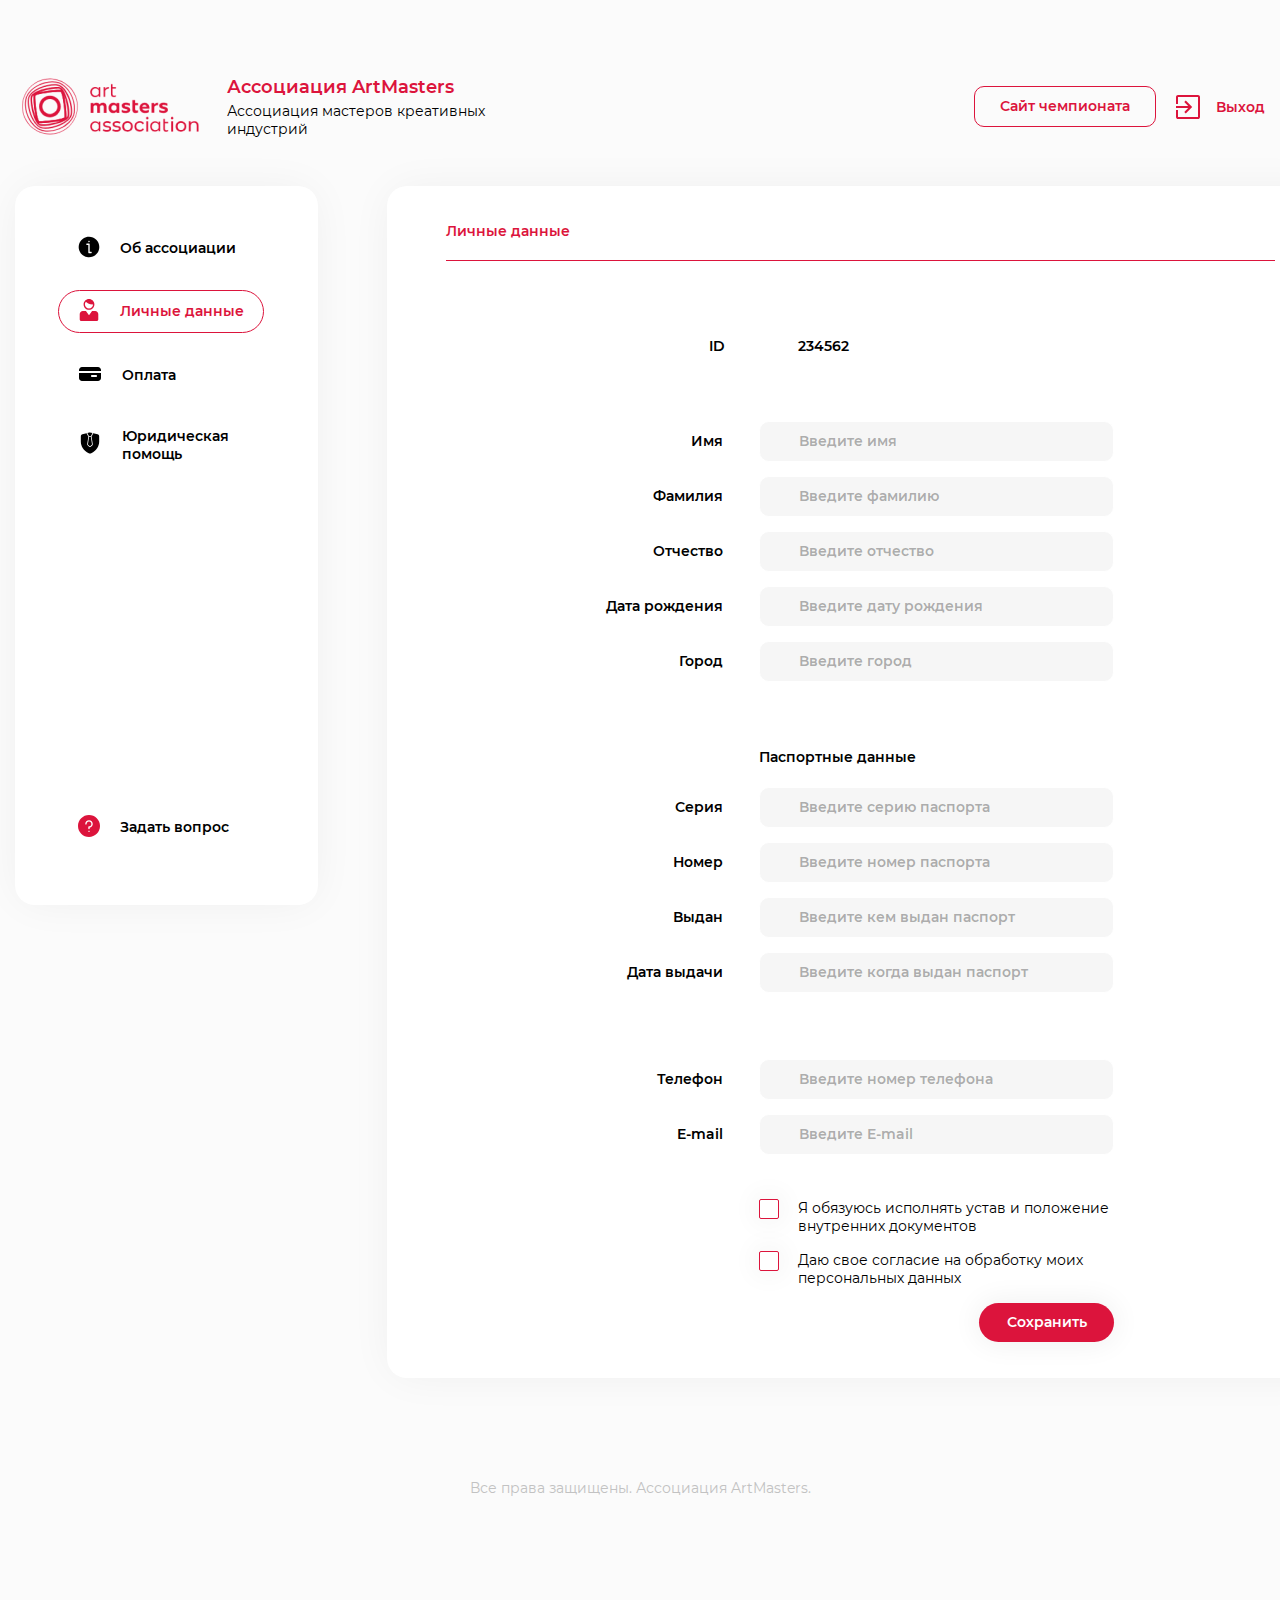
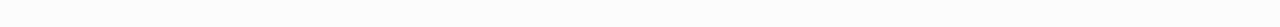
==== index.html @ f69dcb5d "init" ====
<!DOCTYPE html>
<html lang="en">

<head>
    <meta charset="UTF-8">
    <meta name="viewport" content="width=device-width, initial-scale=1.0">
    <title>Ассоциация ArtMasters | Личные данные</title>
    <link rel="stylesheet" href="./styles/style.css">
</head>

<body>
    <header class="header">
        <div class="wrapper header__wrapper">
            <img src="./assets/img/logo.png" alt="
            Ассоциация ArtMasters" class="logo header__logo">
            <div class="header__right-group">
                <hgroup class="hgroup">
                    <h1 class="hgroup__heading">
                        Ассоциация ArtMasters
                    </h1>
                    <h2 class="hgroup__subheading">
                        Ассоциация мастеров креативных индустрий
                    </h2>
                </hgroup>
                <a href="#" class="link-btn header__link-btn">
                    Сайт чемпионата
                </a>
                <div class="header__sign-out-link">
                    <svg width="32" height="32" viewBox="0 0 32 32" fill="none" xmlns="http://www.w3.org/2000/svg">
                        <path
                            d="M6 28.0003C5.46667 28.0003 5 27.8003 4.6 27.4003C4.2 27.0003 4 26.5336 4 26.0003V19.0003H6V26.0003H26V5.93359H6V13.0003H4V5.93359C4 5.40026 4.2 4.93359 4.6 4.53359C5 4.13359 5.46667 3.93359 6 3.93359H26C26.5333 3.93359 27 4.13359 27.4 4.53359C27.8 4.93359 28 5.40026 28 5.93359V26.0003C28 26.5336 27.8 27.0003 27.4 27.4003C27 27.8003 26.5333 28.0003 26 28.0003H6ZM13.7667 22.4336L12.2667 20.9336L16.2 17.0003H4V15.0003H16.2L12.2667 11.0669L13.7667 9.56693L20.2 16.0003L13.7667 22.4336Z"
                            fill="#DC143C" />
                    </svg>
                    <a href="#" class="header__link">
                        Выход
                    </a>
                </div>
            </div>
        </div>
    </header>
    <main class="main">
        <div class="wrapper main__wrapper">
            <section class="sidebar">
                <nav class="sidebar__nav">
                    <ul class="sidebar__nav-list">
                        <li class="sidebar__nav-list-item">
                            <div class="sidebar__nav-list-item-icon">
                                <svg width="22" height="22" viewBox="0 0 22 22" fill="none"
                                    xmlns="http://www.w3.org/2000/svg">
                                    <g clip-path="url(#clip0_0_74)">
                                        <path
                                            d="M11 0.6875C8.96038 0.6875 6.96656 1.29232 5.27068 2.42547C3.5748 3.55862 2.25302 5.16921 1.47249 7.05358C0.691965 8.93794 0.487743 11.0114 0.885653 13.0119C1.28356 15.0123 2.26573 16.8498 3.70796 18.292C5.15019 19.7343 6.9877 20.7164 8.98813 21.1143C10.9886 21.5123 13.0621 21.308 14.9464 20.5275C16.8308 19.747 18.4414 18.4252 19.5745 16.7293C20.7077 15.0334 21.3125 13.0396 21.3125 11C21.3094 8.2659 20.2219 5.64468 18.2886 3.71138C16.3553 1.77808 13.7341 0.690593 11 0.6875ZM11 4.8125C11.136 4.8125 11.2689 4.85282 11.382 4.92836C11.495 5.00391 11.5831 5.11128 11.6352 5.23691C11.6872 5.36253 11.7008 5.50076 11.6743 5.63412C11.6478 5.76749 11.5823 5.88999 11.4861 5.98614C11.39 6.08228 11.2675 6.14776 11.1341 6.17429C11.0008 6.20082 10.8625 6.1872 10.7369 6.13517C10.6113 6.08313 10.5039 5.99501 10.4284 5.88195C10.3528 5.7689 10.3125 5.63597 10.3125 5.5C10.3125 5.31766 10.3849 5.1428 10.5139 5.01386C10.6428 4.88493 10.8177 4.8125 11 4.8125ZM13.0625 17.1875H11C10.8177 17.1875 10.6428 17.1151 10.5139 16.9861C10.3849 16.8572 10.3125 16.6823 10.3125 16.5V8.9375H8.9375C8.75516 8.9375 8.5803 8.86507 8.45136 8.73614C8.32243 8.6072 8.25 8.43234 8.25 8.25C8.25 8.06766 8.32243 7.8928 8.45136 7.76386C8.5803 7.63493 8.75516 7.5625 8.9375 7.5625H11C11.1823 7.5625 11.3572 7.63493 11.4861 7.76386C11.6151 7.8928 11.6875 8.06766 11.6875 8.25V15.8125H13.0625C13.2448 15.8125 13.4197 15.8849 13.5486 16.0139C13.6776 16.1428 13.75 16.3177 13.75 16.5C13.75 16.6823 13.6776 16.8572 13.5486 16.9861C13.4197 17.1151 13.2448 17.1875 13.0625 17.1875Z"
                                            fill="black" />
                                    </g>
                                    <defs>
                                        <clipPath id="clip0_0_74">
                                            <rect width="22" height="22" fill="white" />
                                        </clipPath>
                                    </defs>
                                </svg>

                            </div>
                            <a href="#" class="sidebar__nav-link ">
                                Об ассоциации
                            </a>
                        </li>
                        <li class="sidebar__nav-list-item sidebar__nav-list-item--active">
                            <div class="sidebar__nav-list-item-icon">
                                <svg width="22" height="22" viewBox="0 0 22 22" fill="none"
                                    xmlns="http://www.w3.org/2000/svg">
                                    <g clip-path="url(#clip0_0_69)">
                                        <path
                                            d="M16.4058 5.40579C16.4058 2.42047 13.9879 0 11 0C8.01468 0 5.59421 2.42047 5.59421 5.40579C5.59421 8.39115 8.01468 10.8116 11 10.8116C13.988 10.8116 16.4058 8.39115 16.4058 5.40579ZM6.94559 5.52274C6.94559 5.52274 6.78969 3.98936 7.89421 2.81983C8.6716 3.59909 11 5.52274 15.0544 5.52274C15.0544 7.75853 13.2357 9.57715 11 9.57715C8.76433 9.57715 6.94559 7.75841 6.94559 5.52274Z"
                                            fill="black" />
                                        <path
                                            d="M1.72177 14.97V17.361V20.4537C1.72177 21.3085 2.41493 22 3.26811 22H18.7319C19.5867 22 20.2782 21.3084 20.2782 20.4537V17.361V14.97C20.2782 13.262 18.8949 11.8773 17.1855 11.8773H14.4437C14.2499 11.8773 14.0057 12.008 13.8983 12.1692L11.1948 15.9905C11.0873 16.1518 10.913 16.1518 10.8055 15.9905L8.10194 12.1691C7.99446 12.0078 7.75024 11.8771 7.55646 11.8771H4.81449C3.10801 11.8771 1.72177 13.262 1.72177 14.97Z"
                                            fill="black" />
                                    </g>
                                    <defs>
                                        <clipPath id="clip0_0_69">
                                            <rect width="22" height="22" fill="white" />
                                        </clipPath>
                                    </defs>
                                </svg>

                            </div>
                            <a href="#" class="sidebar__nav-link sidebar__nav-link--active ">
                                Личные данные
                            </a>
                        </li>
                        <li class="sidebar__nav-list-item">
                            <div class="sidebar__nav-list-item-icon">
                                <svg width="24" height="24" viewBox="0 0 24 24" fill="none"
                                    xmlns="http://www.w3.org/2000/svg">
                                    <path
                                        d="M23 9V8C23 7.20435 22.6839 6.44129 22.1213 5.87868C21.5587 5.31607 20.7956 5 20 5H4C3.20435 5 2.44129 5.31607 1.87868 5.87868C1.31607 6.44129 1 7.20435 1 8V9H23Z"
                                        fill="black" />
                                    <path
                                        d="M1 11V16C1 16.7956 1.31607 17.5587 1.87868 18.1213C2.44129 18.6839 3.20435 19 4 19H20C20.7956 19 21.5587 18.6839 22.1213 18.1213C22.6839 17.5587 23 16.7956 23 16V11H1ZM18 15H14C13.7348 15 13.4804 14.8946 13.2929 14.7071C13.1054 14.5196 13 14.2652 13 14C13 13.7348 13.1054 13.4804 13.2929 13.2929C13.4804 13.1054 13.7348 13 14 13H18C18.2652 13 18.5196 13.1054 18.7071 13.2929C18.8946 13.4804 19 13.7348 19 14C19 14.2652 18.8946 14.5196 18.7071 14.7071C18.5196 14.8946 18.2652 15 18 15Z"
                                        fill="black" />
                                </svg>

                            </div>
                            <a href="#" class="sidebar__nav-link ">
                                Оплата
                            </a>
                        </li>
                        <li class="sidebar__nav-list-item">
                            <div class="sidebar__nav-list-item-icon">
                                <svg width="24" height="24" viewBox="0 0 24 24" fill="none"
                                    xmlns="http://www.w3.org/2000/svg">
                                    <path
                                        d="M19.5637 3.31131L15.2362 2.21631C15.0289 2.63426 13.7919 5.07745 13.5525 5.55384L14.7525 13.0576C14.7918 13.3057 14.7681 13.5597 14.6836 13.7963C14.5991 14.0328 14.4564 14.2443 14.2687 14.4113L12.675 15.8326C12.4624 16.0213 12.1865 16.1231 11.9023 16.1175C11.618 16.1119 11.3463 15.9995 11.1412 15.8026L9.645 14.3476C9.47297 14.1801 9.34341 13.974 9.26709 13.7463C9.19078 13.5187 9.16992 13.2761 9.20625 13.0388L10.3762 5.55381C10.122 5.08633 8.82207 2.68756 8.59125 2.26131L4.43625 3.31131C3.97431 3.42747 3.5644 3.69461 3.27159 4.0703C2.97877 4.446 2.81984 4.90873 2.82 5.38506V10.8488C2.87552 15.3516 5.60802 19.8775 10.7549 22.2414C11.1478 22.412 11.5716 22.5001 11.9999 22.5001C12.4283 22.5 12.8521 22.412 13.245 22.2413C18.3922 19.8788 21.1259 15.3511 21.1801 10.8489L21.18 5.38506C21.1802 4.90873 21.0212 4.446 20.7284 4.0703C20.4356 3.69461 20.0257 3.42747 19.5637 3.31131Z"
                                        fill="black" />
                                    <path
                                        d="M10.9913 5.11503H12.9338C13.1886 4.61018 14.2586 2.49074 14.49 2.02878C13.5574 1.82296 12.1644 1.28021 11.2125 1.59758L9.345 2.07003C9.58484 2.51742 10.7262 4.62565 10.9913 5.11503Z"
                                        fill="black" />
                                    <path
                                        d="M9.94875 13.1551C9.93055 13.2733 9.94078 13.3941 9.97861 13.5076C10.0164 13.6211 10.0808 13.7239 10.1662 13.8076L11.6662 15.2626C11.7338 15.3291 11.8242 15.3674 11.919 15.3694C12.0138 15.3715 12.1058 15.3373 12.1762 15.2738L13.77 13.8526C13.8642 13.769 13.9357 13.6629 13.9777 13.5442C14.0196 13.4254 14.0308 13.298 14.01 13.1738L12.8475 5.86505H11.0887L9.94875 13.1551Z"
                                        fill="black" />
                                </svg>

                            </div>
                            <a href="#" class="sidebar__nav-link ">
                                Юридическая помощь
                            </a>
                        </li>
                        <li class="sidebar__nav-list-item">
                            <div class="sidebar__nav-list-item-icon">
                                <svg width="22" height="22" viewBox="0 0 22 22" fill="none"
                                    xmlns="http://www.w3.org/2000/svg">
                                    <g clip-path="url(#clip0_0_6)">
                                        <path
                                            d="M18.7846 3.22864C16.709 1.14949 13.9469 0.00309718 10.9992 0.000244141C4.93951 0.000244141 0.00517266 4.92941 1.51934e-06 10.9889C-0.00285153 13.9274 1.1389 16.6907 3.21413 18.7706C5.29008 20.8492 8.04131 21.9997 10.9796 21.9997H11.0051V21.9986C17.0213 21.9986 21.9955 17.0684 22 11.0092C22.0029 8.07097 20.8595 5.30798 18.7846 3.22864ZM11.488 16.8118C11.3615 16.9395 11.1848 17.0126 11.0033 17.0126C10.8211 17.0122 10.6438 16.9388 10.516 16.8093C10.389 16.6834 10.3161 16.5065 10.3163 16.3245C10.3166 16.1429 10.3904 15.965 10.5183 15.8375C10.6456 15.7105 10.8332 15.6374 11.0051 15.6374C11.1861 15.6374 11.363 15.7109 11.4892 15.8382C11.6183 15.9684 11.6923 16.1465 11.692 16.3255C11.6918 16.5053 11.6174 16.6823 11.488 16.8118ZM11.8189 12.6012C11.7405 12.6185 11.6843 12.6881 11.6841 12.7685L11.6832 13.5763C11.6829 13.9547 11.3749 14.2631 10.9951 14.2631C10.6156 14.2628 10.3081 13.9538 10.3084 13.575L10.31 12.0164C10.3104 11.6382 10.6183 11.3441 10.9972 11.3441H11.0003C12.3148 11.3441 13.3852 10.26 13.3867 8.94543C13.3872 8.30849 13.1399 7.70239 12.6895 7.25036C12.2374 6.79869 11.6388 6.54655 11.0006 6.54584C9.68591 6.54584 8.61513 7.61377 8.6137 8.9292C8.61334 9.30777 8.30503 9.61482 7.9254 9.61482C7.74174 9.61482 7.56895 9.54243 7.43949 9.41226C7.3095 9.28244 7.23853 9.10966 7.23871 8.92617C7.24067 6.85361 8.92807 5.16711 11.0033 5.16711C13.0776 5.16925 14.7633 6.85825 14.7613 8.93223C14.7599 10.6785 13.5229 12.2216 11.8189 12.6012Z"
                                            fill="#DC143C" />
                                    </g>
                                    <defs>
                                        <clipPath id="clip0_0_6">
                                            <rect width="22" height="22" fill="white" />
                                        </clipPath>
                                    </defs>
                                </svg>

                            </div>
                            <a href="#" class="sidebar__nav-link ">
                                Задать вопрос
                            </a>
                        </li>
                    </ul>




                </nav>
            </section>
            <section class="data-section">
                <div class="container">
                    <div class="container__header">
                        <h3 class="container__header-heading">
                            Личные данные
                        </h3>
                    </div>
                    <div class="container__main">
                        <form action="" class="data-section__form">
                            <div class="data-section__form-fieldset data-section__form-fieldset--gapped">
                                <span class="data-section__form-label">
                                    ID
                                </span>
                                <span class="data-section__id">
                                    234562
                                </span>
                            </div>
                            <div class="data-section__form-group">
                                <fieldset class="data-section__form-fieldset">
                                    <label for="" class="data-section__form-label">
                                        Имя
                                    </label>
                                    <input placeholder="Введите имя" name="name" required type="text"
                                        class="input data-section__form-input">
                                </fieldset>
                                <fieldset class="data-section__form-fieldset">
                                    <label for="" class="data-section__form-label">
                                        Фамилия
                                    </label>
                                    <input placeholder="Введите фамилию" name="surname" required type="text"
                                        class="input data-section__form-input">
                                </fieldset>
                                <fieldset class="data-section__form-fieldset">
                                    <label for="" class="data-section__form-label">
                                        Отчество
                                    </label>
                                    <input placeholder="Введите отчество" name="lastname" required type="text"
                                        class="input data-section__form-input">
                                </fieldset>
                                <fieldset class="data-section__form-fieldset">
                                    <label for="" class="data-section__form-label">
                                        Дата рождения
                                    </label>
                                    <input placeholder="Введите дату рождения" name="birthday" required type="text"
                                        class="input data-section__form-input data-section__form-input--date">
                                </fieldset>
                                <fieldset class="data-section__form-fieldset">
                                    <label for="" class="data-section__form-label">
                                        Город
                                    </label>
                                    <input placeholder="Введите город" name="city" required type="text"
                                        class="input data-section__form-input">
                                </fieldset>
                            </div>
                            <div class="data-section__form-group">
                                <h4 class="data-section__form-group-heading">
                                    Паспортные данные
                                </h4>
                                <fieldset class="data-section__form-fieldset">
                                    <label for="" class="data-section__form-label">
                                        Серия
                                    </label>
                                    <input placeholder="Введите серию паспорта" name="seriya" required type="text"
                                        class="input data-section__form-input input data-section__form-input--seriya">
                                </fieldset>
                                <fieldset class="data-section__form-fieldset">
                                    <label for="" class="data-section__form-label">
                                        Номер
                                    </label>
                                    <input placeholder="Введите номер паспорта" name="number" required type="text"
                                        class="input data-section__form-input input data-section__form-input--number">
                                </fieldset>
                                <fieldset class="data-section__form-fieldset">
                                    <label for="" class="data-section__form-label">
                                        Выдан
                                    </label>
                                    <input placeholder="Введите кем выдан паспорт" name="kem" required type="text"
                                        class="input data-section__form-input">
                                </fieldset>
                                <fieldset class="data-section__form-fieldset">
                                    <label for="" class="data-section__form-label">
                                        Дата выдачи
                                    </label>
                                    <input placeholder="Введите когда выдан паспорт" name="kogda" required type="text"
                                        class="input data-section__form-input data-section__form-input--kogda">
                                </fieldset>
                            </div>
                            <div class="data-section__form-group">
                                <fieldset class="data-section__form-fieldset">
                                    <label for="" class="data-section__form-label">
                                        Телефон
                                    </label>
                                    <input required type="tel" placeholder="Введите номер телефона"
                                        class="input data-section__form-input data-section__form-input--tel">
                                </fieldset>
                                <fieldset class="data-section__form-fieldset">
                                    <label for="" class="data-section__form-label">
                                        E-mail
                                    </label>
                                    <input required type="email" placeholder="Введите E-mail"
                                        class="input data-section__form-input">
                                </fieldset>
                            </div>
                            <div class="data-section__form-footer">
                                <label class="data-section__form-row">
                                    <input name="ustav" type="checkbox" style="display: none;"
                                        class="data-section__form-checkbox-input">
                                    <div class="data-section__form-checkbox"></div>
                                    Я обязуюсь исполнять устав и положение внутренних документов
                                </label>
                                <label class="data-section__form-row">
                                    <input name="rights" type="checkbox" style="display: none;"
                                        class="data-section__form-checkbox-input">
                                    <div class="data-section__form-checkbox"></div>
                                    Даю свое согласие на обработку моих персональных данных
                                </label>
                                <button type="submit" class="btn data-section__form-submit-btn">
                                    Сохранить
                                </button>
                            </div>
                        </form>
                    </div>
                </div>
            </section>
        </div>
    </main>
    <footer class="footer">
        <div class="wrapper footer__wrapper">
            <p class="footer__copyrights">
                Все права защищены. Ассоциация ArtMasters.
            </p>
        </div>
    </footer>
    <script src="./scripts/jquery.min.js"></script>
    <script src="./scripts/jquery.maskedinput.min.js"></script>
    <script src="./scripts/mask.js">
    </script>
</body>

</html>
---- styles/style.css ----
/* http://meyerweb.com/eric/tools/css/reset/ 
   v2.0 | 20110126
   License: none (public domain)
*/
@import url("../assets/fonts/Montserrat/stylesheet.css");
html,
body,
div,
span,
applet,
object,
iframe,
h1,
h2,
h3,
h4,
h5,
h6,
p,
blockquote,
pre,
a,
abbr,
acronym,
address,
big,
cite,
code,
del,
dfn,
em,
img,
ins,
kbd,
q,
s,
samp,
small,
strike,
strong,
sub,
sup,
tt,
var,
b,
u,
i,
center,
dl,
dt,
dd,
ol,
ul,
li,
fieldset,
form,
label,
legend,
table,
caption,
tbody,
tfoot,
thead,
tr,
th,
td,
article,
aside,
canvas,
details,
embed,
figure,
figcaption,
footer,
header,
hgroup,
menu,
nav,
output,
ruby,
section,
summary,
time,
mark,
audio,
video {
  margin: 0;
  padding: 0;
  border: 0;
  font-size: 100%;
  font: inherit;
  vertical-align: baseline;
}

/* HTML5 display-role reset for older browsers */
article,
aside,
details,
figcaption,
figure,
footer,
header,
hgroup,
menu,
nav,
section {
  display: block;
}

body {
  line-height: 1;
}

ol,
ul {
  list-style: none;
}

blockquote,
q {
  quotes: none;
}

blockquote:before,
blockquote:after,
q:before,
q:after {
  content: "";
  content: none;
}

table {
  border-collapse: collapse;
  border-spacing: 0;
}

a {
  text-decoration: none;
  color: inherit;
}

* {
  box-sizing: border-box;
}

body {
  font-family: "Montserrat", sans-serif;
  background: #fbfbfb;
}

.hgroup {
  width: 100%;
  max-width: 336px;
  display: flex;
  flex-direction: column;
  align-items: flex-start;
  justify-content: start;
}
.hgroup__heading {
  width: 100%;
  margin-bottom: 4px;
  color: #dc143c;
  font-family: "Montserrat", sans-serif;
  font-size: 18px;
  font-style: normal;
  font-weight: 600;
  line-height: normal;
}
.hgroup__subheading {
  width: 100%;
  color: #000;
  font-family: "Montserrat", sans-serif;
  font-size: 14px;
  font-style: normal;
  font-weight: 400;
  line-height: normal;
}

.wrapper {
  width: 100%;
  height: 100%;
  max-width: 1469px;
  padding: 0px 15px;
  margin: 0 auto;
}

.login-header {
  width: 100%;
  margin-top: 85px;
  margin-bottom: 62.14px;
}
.login-header__wrapper {
  max-width: 822px;
  padding-left: 29px;
  padding-right: 140px;
  display: flex;
  align-items: center;
  justify-content: space-between;
}

.logo {
  width: 189.536px;
  height: 71.857px;
}

.login-section__wrapper {
  max-width: 852px;
}
.login-section__wrapper--request {
  height: 100vh;
  display: grid;
  place-items: center;
}
.login-section__text {
  width: 100%;
  margin-bottom: 46px;
  color: #000;
  font-family: "Montserrat", sans-serif;
  font-size: 14px;
  font-style: normal;
  font-weight: 600;
  line-height: normal;
}
.login-section__container {
  width: 100%;
  padding: 54px 93px;
  border-radius: 20px;
  background: #fff;
  box-shadow: 0px 0px 45px -5px rgba(0, 0, 0, 0.06);
}
.login-section__header {
  width: 100%;
  padding-bottom: 22px;
  border-bottom: 1px solid #dc143c;
}
.login-section__heading {
  color: #dc143c;
  font-family: "Montserrat", sans-serif;
  font-size: 14px;
  font-style: normal;
  font-weight: 600;
  line-height: normal;
}
.login-section__main {
  padding-top: 53px;
}
.login-section__main--request {
  padding-top: 22px;
}
.login-section__form-fieldset {
  margin: 0 auto;
  display: flex;
  align-items: flex-start;
  justify-content: end;
  padding-right: 68px;
}
.login-section__form-fieldset:not(:last-child) {
  margin-bottom: 23px;
}
.login-section__form-label {
  margin-right: 13px;
  margin-top: 10px;
  color: #000;
  text-align: right;
  font-family: "Montserrat", sans-serif;
  font-size: 14px;
  font-style: normal;
  font-weight: 600;
  line-height: normal;
}
.login-section__form-col {
  width: 100%;
  max-width: 381px;
  display: flex;
  flex-direction: column;
  align-items: flex-start;
  justify-content: start;
}
.login-section__form-input {
  width: 100%;
  max-width: 381px;
}
.login-section__form-input-text {
  margin-left: 39px;
  margin-top: 8px;
  color: #515151;
  font-family: "Montserrat", sans-serif;
  font-size: 10px;
  font-style: normal;
  font-weight: 400;
  line-height: normal;
}
.login-section__row {
  display: flex;
  align-items: center;
  justify-content: center;
  gap: 43px;
}
.login-section__link {
  color: #dc143c;
  font-family: "Montserrat", sans-serif;
  font-size: 14px;
  font-style: normal;
  font-weight: 600;
  line-height: normal;
  position: relative;
}
.login-section__link:hover::after {
  max-width: 100%;
}
.login-section__link:focus {
  outline: none;
}
.login-section__link:focus::after {
  max-width: 100%;
}
.login-section__link::after {
  content: "";
  transition: 0.23s;
  width: 100%;
  height: 1.5px;
  background-color: #dc143c;
  position: absolute;
  left: 0;
  bottom: -2.5px;
  max-width: 0%;
}
.input {
  width: 100%;
  padding: 10px 39px 11px;
  border-radius: 10px;
  border: 1px solid #fff;
  background: #f6f6f6;
  color: #515151;
  font-family: "Montserrat", sans-serif;
  font-size: 14px;
  font-style: normal;
  font-weight: 600;
  line-height: normal;
  transition: 0.23s;
  outline: 1px solid transparent;
}
.input:focus {
  outline: 1px solid #dc143c;
}
.input::-moz-placeholder {
  color: rgba(81, 81, 81, 0.45);
}
.input::placeholder {
  color: rgba(81, 81, 81, 0.45);
}

.btn {
  padding: 10px 27px 11px 28px;
  border-radius: 10px;
  background: #dc143c;
  color: #fff;
  font-family: "Montserrat", sans-serif;
  font-size: 14px;
  font-style: normal;
  font-weight: 600;
  border: none;
  cursor: pointer;
  transition: 0.23s;
  line-height: normal;
  box-shadow: 0px 0px 28px 3px rgba(0, 0, 0, 0.06);
}
.btn:active {
  transform: translateY(2px);
}
.btn:focus, .btn:hover {
  background-color: transparent;
  outline: 1px solid #dc143c;
  color: #dc143c;
}

.login-footer {
  width: 100%;
  margin-top: 134px;
}
.login-footer__wrapper {
  max-width: 390px;
  text-align: center;
  padding-top: 14px;
  border-top: 1px solid #c2c2c2;
}
.login-footer__text {
  color: #c2c2c2;
  font-family: Montserrat;
  font-size: 14px;
  font-style: normal;
  font-weight: 400;
  line-height: normal;
}

.header {
  width: 100%;
  margin-top: 71px;
}
.header__wrapper {
  max-width: 1469px;
  padding: 0px 15px;
  display: flex;
  align-items: center;
}
.header__right-group {
  width: 100%;
  max-width: 1038px;
  gap: 16px;
  margin-left: auto;
  display: flex;
  align-items: center;
}
.header__right-group .hgroup {
  margin-right: auto;
}
.header__link {
  color: #dc143c;
  position: relative;
  font-family: "Montserrat", sans-serif;
  font-size: 14px;
  font-style: normal;
  font-weight: 600;
  line-height: normal;
}
.header__link:hover::after {
  max-width: 100%;
}
.header__link:focus {
  outline: none;
}
.header__link:focus::after {
  max-width: 100%;
}
.header__link::after {
  content: "";
  transition: 0.23s;
  width: 100%;
  height: 2px;
  background-color: #dc143c;
  position: absolute;
  left: 0;
  bottom: -2.5px;
  max-width: 0%;
}
.header__sign-out-link {
  display: flex;
  align-items: center;
  gap: 12px;
}

.link-btn {
  padding: 10px 25px 11px 25px;
  border-radius: 10px;
  border: 1px solid #dc143c;
  background: #fbfbfb;
  color: #dc143c;
  text-align: center;
  font-family: "Montserrat", sans-serif;
  font-size: 14px;
  font-style: normal;
  font-weight: 600;
  line-height: normal;
  cursor: pointer;
  transition: 0.23s;
}
.link-btn:active {
  transform: translateY(2px);
}
.link-btn:hover {
  background-color: #dc143c;
  color: #fff;
}

.main {
  margin-top: 43.14px;
}
.main__wrapper {
  display: grid;
  gap: 69px;
  grid-template-columns: 24.23% 75.77%;
}

.sidebar {
  width: 100%;
  height: 719px;
  padding: 41px 43px 56px;
  border-radius: 20px;
  background: #fff;
  box-shadow: 0px 0px 45px -5px rgba(0, 0, 0, 0.06);
}
.sidebar__nav {
  height: 100%;
}
.sidebar__nav-list {
  display: flex;
  flex-direction: column;
  align-items: flex-start;
  justify-content: start;
  gap: 20px;
  height: 100%;
}
.sidebar__nav-list-item {
  padding: 8px 19px;
  display: flex;
  align-items: center;
  gap: 20px;
  border-radius: 30px;
  border: 1px solid transparent;
  transition: 0.23s;
}
.sidebar__nav-list-item:last-child {
  margin-top: auto;
}
.sidebar__nav-list-item:hover {
  border: 1px solid rgba(220, 20, 60, 0.3);
}
.sidebar__nav-list-item:hover a {
  color: #dc143c;
}
.sidebar__nav-list-item--active:hover {
  border: 1px solid #dc143c;
}
.sidebar__nav-list-item--active {
  border: 1px solid #dc143c;
}
.sidebar__nav-list-item--active svg,
.sidebar__nav-list-item--active path {
  fill: #dc143c;
}
.sidebar__nav-list-item--active a {
  color: #dc143c;
}
.sidebar__nav-link {
  color: #000;
  font-family: "Montserrat", sans-serif;
  font-size: 14px;
  font-style: normal;
  font-weight: 600;
  line-height: normal;
  transition: 0.23s;
}

.data-section__form-fieldset {
  width: 100%;
  display: flex;
  align-items: center;
  justify-content: end;
  gap: 36px;
}
.data-section__form-fieldset--gapped {
  gap: 73px;
}
.data-section__form-fieldset:not(:last-child) {
  margin-bottom: 14px;
}
.data-section__form-label {
  color: #000;
  font-family: "Montserrat", sans-serif;
  font-size: 14px;
  font-style: normal;
  font-weight: 600;
  line-height: normal;
}
.data-section__id {
  margin-right: 265px;
  color: #000;
  font-family: "Montserrat", sans-serif;
  font-size: 14px;
  font-style: normal;
  font-weight: 600;
  line-height: normal;
}
.data-section__form-group {
  margin-top: 66px;
}
.data-section__form-input {
  width: 100%;
  max-width: 355px;
}
.data-section__form-group-heading {
  width: -moz-fit-content;
  width: fit-content;
  margin-left: auto;
  margin-right: 198px;
  margin-bottom: 21px;
  color: #000;
  font-family: "Montserrat", sans-serif;
  font-size: 14px;
  font-style: normal;
  font-weight: 600;
  line-height: normal;
}
.data-section__form-footer {
  margin-top: 44px;
}
.data-section__form-row {
  max-width: 355px;
  margin-left: auto;
  display: flex;
  align-items: flex-start;
  gap: 19px;
  color: #000;
  font-family: "Montserrat", sans-serif;
  font-size: 14px;
  font-style: normal;
  font-weight: 400;
  line-height: normal;
  cursor: pointer;
}
.data-section__form-row:not(:last-child) {
  margin-bottom: 16px;
}
.data-section__form-checkbox {
  width: 20px;
  height: 20px;
  flex-shrink: 0;
  border-radius: 2px;
  border: 1px solid #dc143c;
  box-shadow: 0px 0px 28px 3px rgba(0, 0, 0, 0.06);
  transition: 0.23s;
  background-repeat: no-repeat;
  background-position: center;
  background-size: contain;
}
.data-section__form-checkbox-input {
  display: none;
}
.data-section__form-checkbox-input:checked + .data-section__form-checkbox {
  background-image: url("../assets/svg/check.svg");
}
.data-section__form-submit-btn {
  border-radius: 30px;
  margin-left: auto;
  display: block;
}

.container {
  width: 100%;
  border-radius: 20px;
  background: #fff;
  padding: 36px 59px;
  box-shadow: 0px 0px 45px -5px rgba(0, 0, 0, 0.06);
}
.container__header {
  width: 100%;
  border-bottom: 1px solid #dc143c;
  padding-bottom: 20px;
}
.container__header-heading {
  color: #dc143c;
  font-family: "Montserrat", sans-serif;
  font-size: 14px;
  font-style: normal;
  font-weight: 600;
  line-height: normal;
}
.container__main {
  max-width: 508px;
  margin: 0 auto;
  margin-top: 76px;
}

.footer {
  width: 100%;
  margin-top: 101px;
  margin-bottom: 130px;
}
.footer__wrapper {
  text-align: center;
}
.footer__copyrights {
  color: #c2c2c2;
  font-family: "Montserrat", sans-serif;
  font-size: 14px;
  font-style: normal;
  font-weight: 400;
  line-height: normal;
}

.help-section .container {
  padding-bottom: 96px;
}
.help-section .container__main {
  width: 100%;
  max-width: unset;
  margin-top: 41px;
}
.help-section__form {
  width: 100%;
}
.help-section__form-fieldset {
  width: 100%;
}
.help-section__form-textarea {
  margin-top: 28px;
  margin-bottom: 43px;
  resize: none;
  width: 100%;
  min-height: 202px;
  border-radius: 15px;
  border: 1px solid #fff;
  background: #f6f6f6;
  padding: 22px 36px;
  color: #515151;
  font-family: "Montserrat", sans-serif;
  font-size: 14px;
  font-style: normal;
  font-weight: 400;
  line-height: normal;
  outline: 1px solid transparent;
  transition: 0.23s;
}
.help-section__form-textarea:focus {
  outline: 1px solid #dc143c;
}
.help-section__form-radio-group {
  width: 100%;
  display: flex;
  align-items: center;
  gap: 60px;
}
.help-section__form-radio-label {
  display: flex;
  align-items: center;
  gap: 14px;
  color: #000;
  font-family: "Montserrat", sans-serif;
  font-size: 14px;
  font-style: normal;
  font-weight: 400;
  line-height: normal;
  cursor: pointer;
}
.help-section__form-radio-input {
  display: none;
}
.help-section__form-radio-input:checked + .help-section__form-radio::after {
  opacity: 1;
  visibility: visible;
}
.help-section__form-radio {
  width: 16px;
  height: 16px;
  border-radius: 50%;
  flex-shrink: 0;
  position: relative;
  border: 1px solid #dc143c;
}
.help-section__form-radio::after {
  position: absolute;
  left: 2px;
  top: 2px;
  content: "";
  width: 10px;
  height: 10px;
  background-color: #dc143c;
  border-radius: 50%;
  opacity: 0;
  visibility: hidden;
  transition: 0.23s;
}
.help-section__form-submit-btn {
  margin: 0 auto;
  margin-top: 52px;
  display: block;
}

.container__subheading {
  margin-bottom: 28px;
  color: #000;
  font-family: "Montserrat", sans-serif;
  font-size: 14px;
  font-style: normal;
  font-weight: 600;
  line-height: normal;
}
.container__text {
  width: 100%;
  color: #000;
  font-family: "Montserrat", sans-serif;
  font-size: 14px;
  font-style: normal;
  font-weight: 400;
  line-height: normal;
}

.feedback-section .container__main,
.payment-section .container__main {
  max-width: unset;
  margin-top: 39px;
  padding-bottom: 83px;
}
.feedback-section .help-section__form-textarea,
.payment-section .help-section__form-textarea {
  margin-top: 0;
  margin-bottom: 0;
}
.feedback-section .help-section__form-submit-btn,
.payment-section .help-section__form-submit-btn {
  margin: 0;
  margin-left: auto;
  margin-top: 32px;
}

.payment-section__form-label {
  display: flex;
  align-items: center;
  gap: 19px;
  cursor: pointer;
}
.payment-section__form {
  display: flex;
  align-items: center;
  justify-content: space-between;
}
.payment-section__form-checkbox-input {
  display: none;
}
.payment-section__form-checkbox-input:checked + .payment-section__form-checkbox {
  background-image: url("../assets/svg/check.svg");
}
.payment-section__form-checkbox {
  width: 20px;
  height: 20px;
  flex-shrink: 0;
  border-radius: 2px;
  border: 1px solid #dc143c;
  box-shadow: 0px 0px 28px 3px rgba(0, 0, 0, 0.06);
  transition: 0.23s;
  background-repeat: no-repeat;
  background-position: center;
  background-size: contain;
}
.payment-section__link {
  color: #dc143c;
}
.payment-section__price {
  margin-left: auto;
  margin-right: 41px;
  color: #dc143c;
  font-family: "Montserrat", sans-serif;
  font-size: 14px;
  font-style: normal;
  font-weight: 600;
  line-height: normal;
}
.container__point:not(:last-child) {
  margin-bottom: 46px;
}
.container__point .container__subheading {
  margin-bottom: 6px;
}
.container__list {
  margin-top: 36px;
  margin-bottom: 90px;
  margin-left: 26px;
  display: flex;
  flex-direction: column;
  align-items: flex-start;
  justify-content: start;
  gap: 14px;
}
.container__list-item {
  padding-left: 26px;
  background-repeat: no-repeat;
  background-position: left center;
  background-size: contain;
  background-image: url("../assets/svg/done.svg");
}
.container__list-item-text {
  color: #000;
  font-family: "Montserrat", sans-serif;
  font-size: 14px;
  font-style: normal;
  font-weight: 400;
  line-height: normal;
}/*# sourceMappingURL=style.css.map */
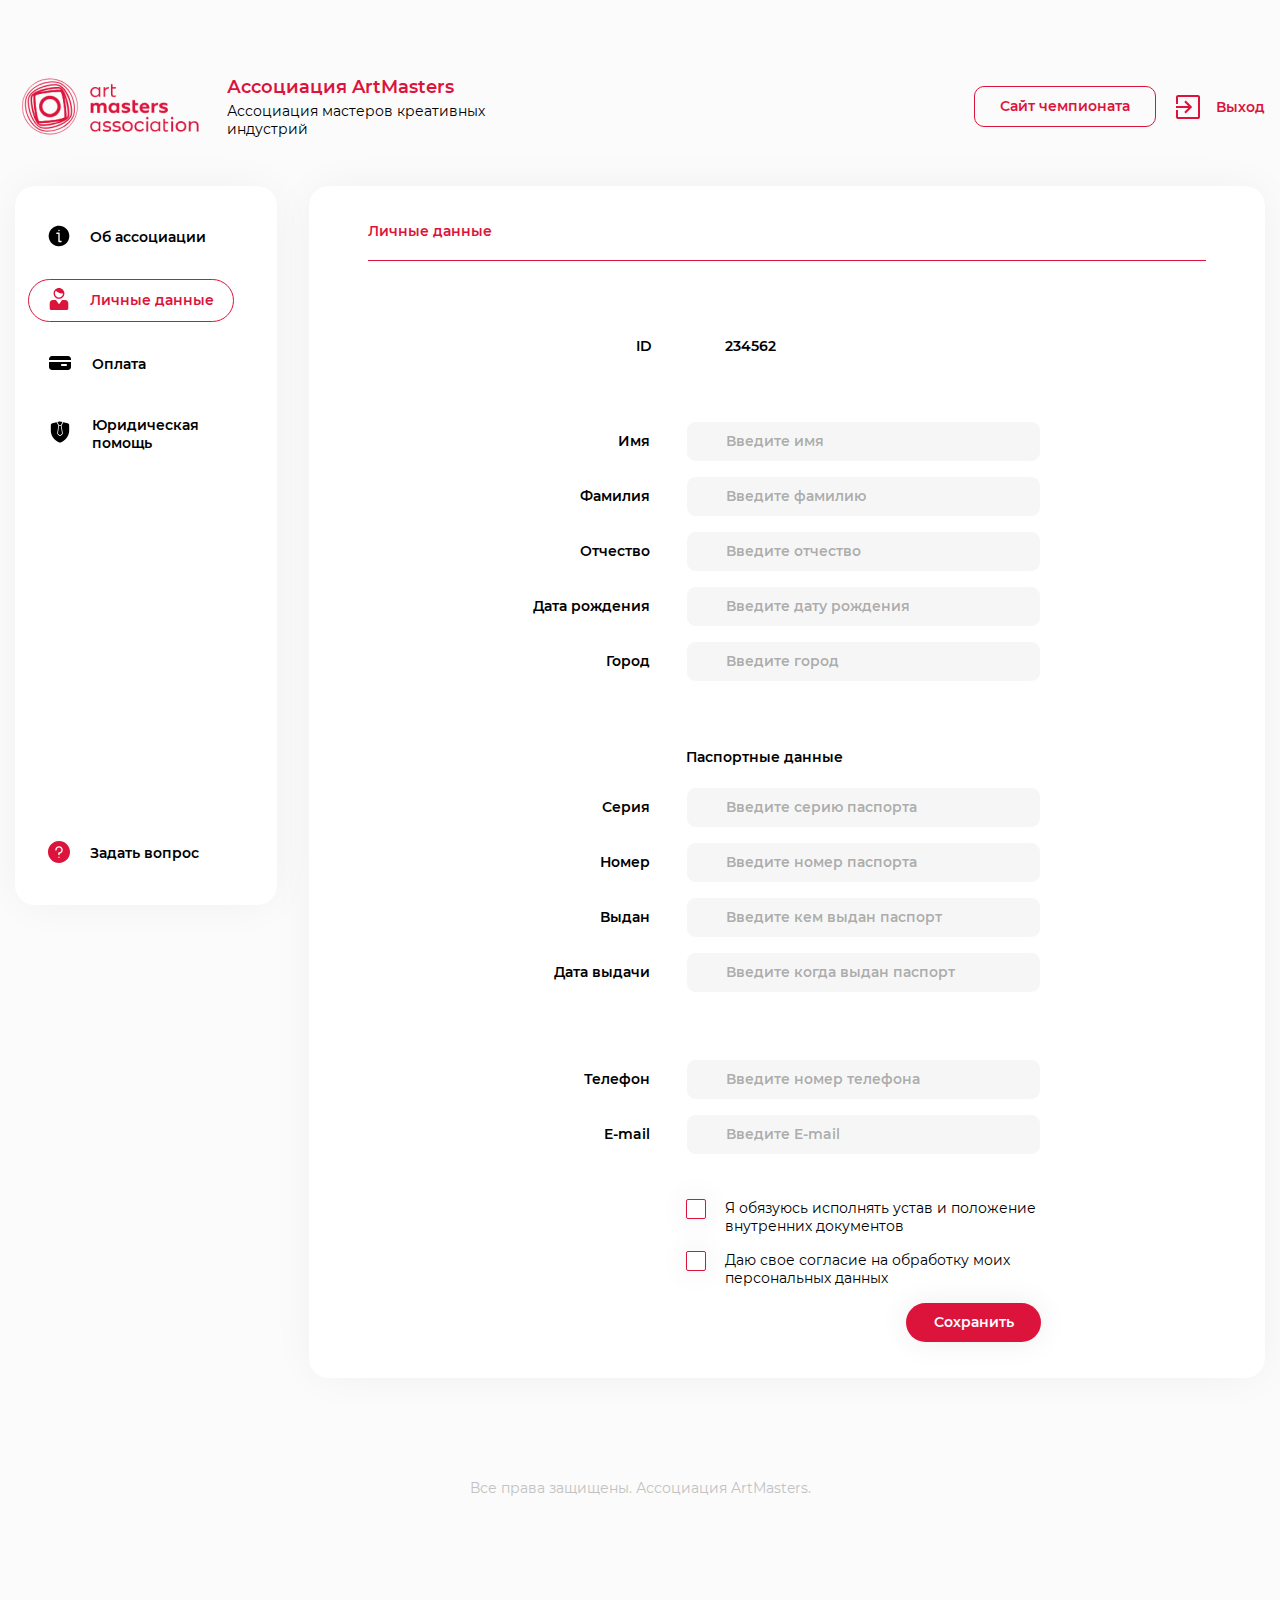
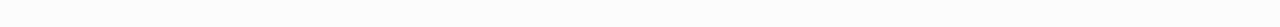
==== commit a7e71b3f: "added responsive" ====
--- a/index.html
+++ b/index.html
@@ -36,123 +36,145 @@
                     </a>
                 </div>
             </div>
+            <svg class="ham hamRotate ham1" viewBox="0 0 100 100" width="80" onclick="this.classList.toggle('active')">
+                <path class="line top"
+                    d="m 30,33 h 40 c 0,0 9.044436,-0.654587 9.044436,-8.508902 0,-7.854315 -8.024349,-11.958003 -14.89975,-10.85914 -6.875401,1.098863 -13.637059,4.171617 -13.637059,16.368042 v 40" />
+                <path class="line middle" d="m 30,50 h 40" />
+                <path class="line bottom"
+                    d="m 30,67 h 40 c 12.796276,0 15.357889,-11.717785 15.357889,-26.851538 0,-15.133752 -4.786586,-27.274118 -16.667516,-27.274118 -11.88093,0 -18.499247,6.994427 -18.435284,17.125656 l 0.252538,40" />
+            </svg>
         </div>
     </header>
     <main class="main">
         <div class="wrapper main__wrapper">
-            <section class="sidebar">
-                <nav class="sidebar__nav">
-                    <ul class="sidebar__nav-list">
-                        <li class="sidebar__nav-list-item">
-                            <div class="sidebar__nav-list-item-icon">
-                                <svg width="22" height="22" viewBox="0 0 22 22" fill="none"
-                                    xmlns="http://www.w3.org/2000/svg">
-                                    <g clip-path="url(#clip0_0_74)">
-                                        <path
-                                            d="M11 0.6875C8.96038 0.6875 6.96656 1.29232 5.27068 2.42547C3.5748 3.55862 2.25302 5.16921 1.47249 7.05358C0.691965 8.93794 0.487743 11.0114 0.885653 13.0119C1.28356 15.0123 2.26573 16.8498 3.70796 18.292C5.15019 19.7343 6.9877 20.7164 8.98813 21.1143C10.9886 21.5123 13.0621 21.308 14.9464 20.5275C16.8308 19.747 18.4414 18.4252 19.5745 16.7293C20.7077 15.0334 21.3125 13.0396 21.3125 11C21.3094 8.2659 20.2219 5.64468 18.2886 3.71138C16.3553 1.77808 13.7341 0.690593 11 0.6875ZM11 4.8125C11.136 4.8125 11.2689 4.85282 11.382 4.92836C11.495 5.00391 11.5831 5.11128 11.6352 5.23691C11.6872 5.36253 11.7008 5.50076 11.6743 5.63412C11.6478 5.76749 11.5823 5.88999 11.4861 5.98614C11.39 6.08228 11.2675 6.14776 11.1341 6.17429C11.0008 6.20082 10.8625 6.1872 10.7369 6.13517C10.6113 6.08313 10.5039 5.99501 10.4284 5.88195C10.3528 5.7689 10.3125 5.63597 10.3125 5.5C10.3125 5.31766 10.3849 5.1428 10.5139 5.01386C10.6428 4.88493 10.8177 4.8125 11 4.8125ZM13.0625 17.1875H11C10.8177 17.1875 10.6428 17.1151 10.5139 16.9861C10.3849 16.8572 10.3125 16.6823 10.3125 16.5V8.9375H8.9375C8.75516 8.9375 8.5803 8.86507 8.45136 8.73614C8.32243 8.6072 8.25 8.43234 8.25 8.25C8.25 8.06766 8.32243 7.8928 8.45136 7.76386C8.5803 7.63493 8.75516 7.5625 8.9375 7.5625H11C11.1823 7.5625 11.3572 7.63493 11.4861 7.76386C11.6151 7.8928 11.6875 8.06766 11.6875 8.25V15.8125H13.0625C13.2448 15.8125 13.4197 15.8849 13.5486 16.0139C13.6776 16.1428 13.75 16.3177 13.75 16.5C13.75 16.6823 13.6776 16.8572 13.5486 16.9861C13.4197 17.1151 13.2448 17.1875 13.0625 17.1875Z"
-                                            fill="black" />
-                                    </g>
-                                    <defs>
-                                        <clipPath id="clip0_0_74">
-                                            <rect width="22" height="22" fill="white" />
-                                        </clipPath>
-                                    </defs>
-                                </svg>
-
-                            </div>
-                            <a href="#" class="sidebar__nav-link ">
-                                Об ассоциации
-                            </a>
-                        </li>
-                        <li class="sidebar__nav-list-item sidebar__nav-list-item--active">
-                            <div class="sidebar__nav-list-item-icon">
-                                <svg width="22" height="22" viewBox="0 0 22 22" fill="none"
-                                    xmlns="http://www.w3.org/2000/svg">
-                                    <g clip-path="url(#clip0_0_69)">
-                                        <path
-                                            d="M16.4058 5.40579C16.4058 2.42047 13.9879 0 11 0C8.01468 0 5.59421 2.42047 5.59421 5.40579C5.59421 8.39115 8.01468 10.8116 11 10.8116C13.988 10.8116 16.4058 8.39115 16.4058 5.40579ZM6.94559 5.52274C6.94559 5.52274 6.78969 3.98936 7.89421 2.81983C8.6716 3.59909 11 5.52274 15.0544 5.52274C15.0544 7.75853 13.2357 9.57715 11 9.57715C8.76433 9.57715 6.94559 7.75841 6.94559 5.52274Z"
-                                            fill="black" />
-                                        <path
-                                            d="M1.72177 14.97V17.361V20.4537C1.72177 21.3085 2.41493 22 3.26811 22H18.7319C19.5867 22 20.2782 21.3084 20.2782 20.4537V17.361V14.97C20.2782 13.262 18.8949 11.8773 17.1855 11.8773H14.4437C14.2499 11.8773 14.0057 12.008 13.8983 12.1692L11.1948 15.9905C11.0873 16.1518 10.913 16.1518 10.8055 15.9905L8.10194 12.1691C7.99446 12.0078 7.75024 11.8771 7.55646 11.8771H4.81449C3.10801 11.8771 1.72177 13.262 1.72177 14.97Z"
-                                            fill="black" />
-                                    </g>
-                                    <defs>
-                                        <clipPath id="clip0_0_69">
-                                            <rect width="22" height="22" fill="white" />
-                                        </clipPath>
-                                    </defs>
-                                </svg>
-
-                            </div>
-                            <a href="#" class="sidebar__nav-link sidebar__nav-link--active ">
-                                Личные данные
-                            </a>
-                        </li>
-                        <li class="sidebar__nav-list-item">
-                            <div class="sidebar__nav-list-item-icon">
-                                <svg width="24" height="24" viewBox="0 0 24 24" fill="none"
-                                    xmlns="http://www.w3.org/2000/svg">
-                                    <path
-                                        d="M23 9V8C23 7.20435 22.6839 6.44129 22.1213 5.87868C21.5587 5.31607 20.7956 5 20 5H4C3.20435 5 2.44129 5.31607 1.87868 5.87868C1.31607 6.44129 1 7.20435 1 8V9H23Z"
-                                        fill="black" />
-                                    <path
-                                        d="M1 11V16C1 16.7956 1.31607 17.5587 1.87868 18.1213C2.44129 18.6839 3.20435 19 4 19H20C20.7956 19 21.5587 18.6839 22.1213 18.1213C22.6839 17.5587 23 16.7956 23 16V11H1ZM18 15H14C13.7348 15 13.4804 14.8946 13.2929 14.7071C13.1054 14.5196 13 14.2652 13 14C13 13.7348 13.1054 13.4804 13.2929 13.2929C13.4804 13.1054 13.7348 13 14 13H18C18.2652 13 18.5196 13.1054 18.7071 13.2929C18.8946 13.4804 19 13.7348 19 14C19 14.2652 18.8946 14.5196 18.7071 14.7071C18.5196 14.8946 18.2652 15 18 15Z"
-                                        fill="black" />
-                                </svg>
-
-                            </div>
-                            <a href="#" class="sidebar__nav-link ">
-                                Оплата
-                            </a>
-                        </li>
-                        <li class="sidebar__nav-list-item">
-                            <div class="sidebar__nav-list-item-icon">
-                                <svg width="24" height="24" viewBox="0 0 24 24" fill="none"
-                                    xmlns="http://www.w3.org/2000/svg">
-                                    <path
-                                        d="M19.5637 3.31131L15.2362 2.21631C15.0289 2.63426 13.7919 5.07745 13.5525 5.55384L14.7525 13.0576C14.7918 13.3057 14.7681 13.5597 14.6836 13.7963C14.5991 14.0328 14.4564 14.2443 14.2687 14.4113L12.675 15.8326C12.4624 16.0213 12.1865 16.1231 11.9023 16.1175C11.618 16.1119 11.3463 15.9995 11.1412 15.8026L9.645 14.3476C9.47297 14.1801 9.34341 13.974 9.26709 13.7463C9.19078 13.5187 9.16992 13.2761 9.20625 13.0388L10.3762 5.55381C10.122 5.08633 8.82207 2.68756 8.59125 2.26131L4.43625 3.31131C3.97431 3.42747 3.5644 3.69461 3.27159 4.0703C2.97877 4.446 2.81984 4.90873 2.82 5.38506V10.8488C2.87552 15.3516 5.60802 19.8775 10.7549 22.2414C11.1478 22.412 11.5716 22.5001 11.9999 22.5001C12.4283 22.5 12.8521 22.412 13.245 22.2413C18.3922 19.8788 21.1259 15.3511 21.1801 10.8489L21.18 5.38506C21.1802 4.90873 21.0212 4.446 20.7284 4.0703C20.4356 3.69461 20.0257 3.42747 19.5637 3.31131Z"
-                                        fill="black" />
-                                    <path
-                                        d="M10.9913 5.11503H12.9338C13.1886 4.61018 14.2586 2.49074 14.49 2.02878C13.5574 1.82296 12.1644 1.28021 11.2125 1.59758L9.345 2.07003C9.58484 2.51742 10.7262 4.62565 10.9913 5.11503Z"
-                                        fill="black" />
-                                    <path
-                                        d="M9.94875 13.1551C9.93055 13.2733 9.94078 13.3941 9.97861 13.5076C10.0164 13.6211 10.0808 13.7239 10.1662 13.8076L11.6662 15.2626C11.7338 15.3291 11.8242 15.3674 11.919 15.3694C12.0138 15.3715 12.1058 15.3373 12.1762 15.2738L13.77 13.8526C13.8642 13.769 13.9357 13.6629 13.9777 13.5442C14.0196 13.4254 14.0308 13.298 14.01 13.1738L12.8475 5.86505H11.0887L9.94875 13.1551Z"
-                                        fill="black" />
-                                </svg>
-
-                            </div>
-                            <a href="#" class="sidebar__nav-link ">
-                                Юридическая помощь
-                            </a>
-                        </li>
-                        <li class="sidebar__nav-list-item">
-                            <div class="sidebar__nav-list-item-icon">
-                                <svg width="22" height="22" viewBox="0 0 22 22" fill="none"
-                                    xmlns="http://www.w3.org/2000/svg">
-                                    <g clip-path="url(#clip0_0_6)">
-                                        <path
-                                            d="M18.7846 3.22864C16.709 1.14949 13.9469 0.00309718 10.9992 0.000244141C4.93951 0.000244141 0.00517266 4.92941 1.51934e-06 10.9889C-0.00285153 13.9274 1.1389 16.6907 3.21413 18.7706C5.29008 20.8492 8.04131 21.9997 10.9796 21.9997H11.0051V21.9986C17.0213 21.9986 21.9955 17.0684 22 11.0092C22.0029 8.07097 20.8595 5.30798 18.7846 3.22864ZM11.488 16.8118C11.3615 16.9395 11.1848 17.0126 11.0033 17.0126C10.8211 17.0122 10.6438 16.9388 10.516 16.8093C10.389 16.6834 10.3161 16.5065 10.3163 16.3245C10.3166 16.1429 10.3904 15.965 10.5183 15.8375C10.6456 15.7105 10.8332 15.6374 11.0051 15.6374C11.1861 15.6374 11.363 15.7109 11.4892 15.8382C11.6183 15.9684 11.6923 16.1465 11.692 16.3255C11.6918 16.5053 11.6174 16.6823 11.488 16.8118ZM11.8189 12.6012C11.7405 12.6185 11.6843 12.6881 11.6841 12.7685L11.6832 13.5763C11.6829 13.9547 11.3749 14.2631 10.9951 14.2631C10.6156 14.2628 10.3081 13.9538 10.3084 13.575L10.31 12.0164C10.3104 11.6382 10.6183 11.3441 10.9972 11.3441H11.0003C12.3148 11.3441 13.3852 10.26 13.3867 8.94543C13.3872 8.30849 13.1399 7.70239 12.6895 7.25036C12.2374 6.79869 11.6388 6.54655 11.0006 6.54584C9.68591 6.54584 8.61513 7.61377 8.6137 8.9292C8.61334 9.30777 8.30503 9.61482 7.9254 9.61482C7.74174 9.61482 7.56895 9.54243 7.43949 9.41226C7.3095 9.28244 7.23853 9.10966 7.23871 8.92617C7.24067 6.85361 8.92807 5.16711 11.0033 5.16711C13.0776 5.16925 14.7633 6.85825 14.7613 8.93223C14.7599 10.6785 13.5229 12.2216 11.8189 12.6012Z"
-                                            fill="#DC143C" />
-                                    </g>
-                                    <defs>
-                                        <clipPath id="clip0_0_6">
-                                            <rect width="22" height="22" fill="white" />
-                                        </clipPath>
-                                    </defs>
-                                </svg>
-
-                            </div>
-                            <a href="#" class="sidebar__nav-link ">
-                                Задать вопрос
-                            </a>
-                        </li>
-                    </ul>
-
-
-
-
-                </nav>
-            </section>
+            <div class="window">
+                <section class="sidebar">
+                    <nav class="sidebar__nav">
+                        <ul class="sidebar__nav-list">
+                            <li class="sidebar__nav-list-item">
+                                <div class="sidebar__nav-list-item-icon">
+                                    <svg width="22" height="22" viewBox="0 0 22 22" fill="none"
+                                        xmlns="http://www.w3.org/2000/svg">
+                                        <g clip-path="url(#clip0_0_74)">
+                                            <path
+                                                d="M11 0.6875C8.96038 0.6875 6.96656 1.29232 5.27068 2.42547C3.5748 3.55862 2.25302 5.16921 1.47249 7.05358C0.691965 8.93794 0.487743 11.0114 0.885653 13.0119C1.28356 15.0123 2.26573 16.8498 3.70796 18.292C5.15019 19.7343 6.9877 20.7164 8.98813 21.1143C10.9886 21.5123 13.0621 21.308 14.9464 20.5275C16.8308 19.747 18.4414 18.4252 19.5745 16.7293C20.7077 15.0334 21.3125 13.0396 21.3125 11C21.3094 8.2659 20.2219 5.64468 18.2886 3.71138C16.3553 1.77808 13.7341 0.690593 11 0.6875ZM11 4.8125C11.136 4.8125 11.2689 4.85282 11.382 4.92836C11.495 5.00391 11.5831 5.11128 11.6352 5.23691C11.6872 5.36253 11.7008 5.50076 11.6743 5.63412C11.6478 5.76749 11.5823 5.88999 11.4861 5.98614C11.39 6.08228 11.2675 6.14776 11.1341 6.17429C11.0008 6.20082 10.8625 6.1872 10.7369 6.13517C10.6113 6.08313 10.5039 5.99501 10.4284 5.88195C10.3528 5.7689 10.3125 5.63597 10.3125 5.5C10.3125 5.31766 10.3849 5.1428 10.5139 5.01386C10.6428 4.88493 10.8177 4.8125 11 4.8125ZM13.0625 17.1875H11C10.8177 17.1875 10.6428 17.1151 10.5139 16.9861C10.3849 16.8572 10.3125 16.6823 10.3125 16.5V8.9375H8.9375C8.75516 8.9375 8.5803 8.86507 8.45136 8.73614C8.32243 8.6072 8.25 8.43234 8.25 8.25C8.25 8.06766 8.32243 7.8928 8.45136 7.76386C8.5803 7.63493 8.75516 7.5625 8.9375 7.5625H11C11.1823 7.5625 11.3572 7.63493 11.4861 7.76386C11.6151 7.8928 11.6875 8.06766 11.6875 8.25V15.8125H13.0625C13.2448 15.8125 13.4197 15.8849 13.5486 16.0139C13.6776 16.1428 13.75 16.3177 13.75 16.5C13.75 16.6823 13.6776 16.8572 13.5486 16.9861C13.4197 17.1151 13.2448 17.1875 13.0625 17.1875Z"
+                                                fill="black" />
+                                        </g>
+                                        <defs>
+                                            <clipPath id="clip0_0_74">
+                                                <rect width="22" height="22" fill="white" />
+                                            </clipPath>
+                                        </defs>
+                                    </svg>
+
+                                </div>
+                                <a href="#" class="sidebar__nav-link ">
+                                    Об ассоциации
+                                </a>
+                            </li>
+                            <li class="sidebar__nav-list-item sidebar__nav-list-item--active">
+                                <div class="sidebar__nav-list-item-icon">
+                                    <svg width="22" height="22" viewBox="0 0 22 22" fill="none"
+                                        xmlns="http://www.w3.org/2000/svg">
+                                        <g clip-path="url(#clip0_0_69)">
+                                            <path
+                                                d="M16.4058 5.40579C16.4058 2.42047 13.9879 0 11 0C8.01468 0 5.59421 2.42047 5.59421 5.40579C5.59421 8.39115 8.01468 10.8116 11 10.8116C13.988 10.8116 16.4058 8.39115 16.4058 5.40579ZM6.94559 5.52274C6.94559 5.52274 6.78969 3.98936 7.89421 2.81983C8.6716 3.59909 11 5.52274 15.0544 5.52274C15.0544 7.75853 13.2357 9.57715 11 9.57715C8.76433 9.57715 6.94559 7.75841 6.94559 5.52274Z"
+                                                fill="black" />
+                                            <path
+                                                d="M1.72177 14.97V17.361V20.4537C1.72177 21.3085 2.41493 22 3.26811 22H18.7319C19.5867 22 20.2782 21.3084 20.2782 20.4537V17.361V14.97C20.2782 13.262 18.8949 11.8773 17.1855 11.8773H14.4437C14.2499 11.8773 14.0057 12.008 13.8983 12.1692L11.1948 15.9905C11.0873 16.1518 10.913 16.1518 10.8055 15.9905L8.10194 12.1691C7.99446 12.0078 7.75024 11.8771 7.55646 11.8771H4.81449C3.10801 11.8771 1.72177 13.262 1.72177 14.97Z"
+                                                fill="black" />
+                                        </g>
+                                        <defs>
+                                            <clipPath id="clip0_0_69">
+                                                <rect width="22" height="22" fill="white" />
+                                            </clipPath>
+                                        </defs>
+                                    </svg>
+
+                                </div>
+                                <a href="#" class="sidebar__nav-link sidebar__nav-link--active ">
+                                    Личные данные
+                                </a>
+                            </li>
+                            <li class="sidebar__nav-list-item">
+                                <div class="sidebar__nav-list-item-icon">
+                                    <svg width="24" height="24" viewBox="0 0 24 24" fill="none"
+                                        xmlns="http://www.w3.org/2000/svg">
+                                        <path
+                                            d="M23 9V8C23 7.20435 22.6839 6.44129 22.1213 5.87868C21.5587 5.31607 20.7956 5 20 5H4C3.20435 5 2.44129 5.31607 1.87868 5.87868C1.31607 6.44129 1 7.20435 1 8V9H23Z"
+                                            fill="black" />
+                                        <path
+                                            d="M1 11V16C1 16.7956 1.31607 17.5587 1.87868 18.1213C2.44129 18.6839 3.20435 19 4 19H20C20.7956 19 21.5587 18.6839 22.1213 18.1213C22.6839 17.5587 23 16.7956 23 16V11H1ZM18 15H14C13.7348 15 13.4804 14.8946 13.2929 14.7071C13.1054 14.5196 13 14.2652 13 14C13 13.7348 13.1054 13.4804 13.2929 13.2929C13.4804 13.1054 13.7348 13 14 13H18C18.2652 13 18.5196 13.1054 18.7071 13.2929C18.8946 13.4804 19 13.7348 19 14C19 14.2652 18.8946 14.5196 18.7071 14.7071C18.5196 14.8946 18.2652 15 18 15Z"
+                                            fill="black" />
+                                    </svg>
+
+                                </div>
+                                <a href="#" class="sidebar__nav-link ">
+                                    Оплата
+                                </a>
+                            </li>
+                            <li class="sidebar__nav-list-item">
+                                <div class="sidebar__nav-list-item-icon">
+                                    <svg width="24" height="24" viewBox="0 0 24 24" fill="none"
+                                        xmlns="http://www.w3.org/2000/svg">
+                                        <path
+                                            d="M19.5637 3.31131L15.2362 2.21631C15.0289 2.63426 13.7919 5.07745 13.5525 5.55384L14.7525 13.0576C14.7918 13.3057 14.7681 13.5597 14.6836 13.7963C14.5991 14.0328 14.4564 14.2443 14.2687 14.4113L12.675 15.8326C12.4624 16.0213 12.1865 16.1231 11.9023 16.1175C11.618 16.1119 11.3463 15.9995 11.1412 15.8026L9.645 14.3476C9.47297 14.1801 9.34341 13.974 9.26709 13.7463C9.19078 13.5187 9.16992 13.2761 9.20625 13.0388L10.3762 5.55381C10.122 5.08633 8.82207 2.68756 8.59125 2.26131L4.43625 3.31131C3.97431 3.42747 3.5644 3.69461 3.27159 4.0703C2.97877 4.446 2.81984 4.90873 2.82 5.38506V10.8488C2.87552 15.3516 5.60802 19.8775 10.7549 22.2414C11.1478 22.412 11.5716 22.5001 11.9999 22.5001C12.4283 22.5 12.8521 22.412 13.245 22.2413C18.3922 19.8788 21.1259 15.3511 21.1801 10.8489L21.18 5.38506C21.1802 4.90873 21.0212 4.446 20.7284 4.0703C20.4356 3.69461 20.0257 3.42747 19.5637 3.31131Z"
+                                            fill="black" />
+                                        <path
+                                            d="M10.9913 5.11503H12.9338C13.1886 4.61018 14.2586 2.49074 14.49 2.02878C13.5574 1.82296 12.1644 1.28021 11.2125 1.59758L9.345 2.07003C9.58484 2.51742 10.7262 4.62565 10.9913 5.11503Z"
+                                            fill="black" />
+                                        <path
+                                            d="M9.94875 13.1551C9.93055 13.2733 9.94078 13.3941 9.97861 13.5076C10.0164 13.6211 10.0808 13.7239 10.1662 13.8076L11.6662 15.2626C11.7338 15.3291 11.8242 15.3674 11.919 15.3694C12.0138 15.3715 12.1058 15.3373 12.1762 15.2738L13.77 13.8526C13.8642 13.769 13.9357 13.6629 13.9777 13.5442C14.0196 13.4254 14.0308 13.298 14.01 13.1738L12.8475 5.86505H11.0887L9.94875 13.1551Z"
+                                            fill="black" />
+                                    </svg>
+
+                                </div>
+                                <a href="#" class="sidebar__nav-link ">
+                                    Юридическая помощь
+                                </a>
+                            </li>
+                            <li class="sidebar__nav-list-item">
+                                <div class="sidebar__nav-list-item-icon">
+                                    <svg width="22" height="22" viewBox="0 0 22 22" fill="none"
+                                        xmlns="http://www.w3.org/2000/svg">
+                                        <g clip-path="url(#clip0_0_6)">
+                                            <path
+                                                d="M18.7846 3.22864C16.709 1.14949 13.9469 0.00309718 10.9992 0.000244141C4.93951 0.000244141 0.00517266 4.92941 1.51934e-06 10.9889C-0.00285153 13.9274 1.1389 16.6907 3.21413 18.7706C5.29008 20.8492 8.04131 21.9997 10.9796 21.9997H11.0051V21.9986C17.0213 21.9986 21.9955 17.0684 22 11.0092C22.0029 8.07097 20.8595 5.30798 18.7846 3.22864ZM11.488 16.8118C11.3615 16.9395 11.1848 17.0126 11.0033 17.0126C10.8211 17.0122 10.6438 16.9388 10.516 16.8093C10.389 16.6834 10.3161 16.5065 10.3163 16.3245C10.3166 16.1429 10.3904 15.965 10.5183 15.8375C10.6456 15.7105 10.8332 15.6374 11.0051 15.6374C11.1861 15.6374 11.363 15.7109 11.4892 15.8382C11.6183 15.9684 11.6923 16.1465 11.692 16.3255C11.6918 16.5053 11.6174 16.6823 11.488 16.8118ZM11.8189 12.6012C11.7405 12.6185 11.6843 12.6881 11.6841 12.7685L11.6832 13.5763C11.6829 13.9547 11.3749 14.2631 10.9951 14.2631C10.6156 14.2628 10.3081 13.9538 10.3084 13.575L10.31 12.0164C10.3104 11.6382 10.6183 11.3441 10.9972 11.3441H11.0003C12.3148 11.3441 13.3852 10.26 13.3867 8.94543C13.3872 8.30849 13.1399 7.70239 12.6895 7.25036C12.2374 6.79869 11.6388 6.54655 11.0006 6.54584C9.68591 6.54584 8.61513 7.61377 8.6137 8.9292C8.61334 9.30777 8.30503 9.61482 7.9254 9.61482C7.74174 9.61482 7.56895 9.54243 7.43949 9.41226C7.3095 9.28244 7.23853 9.10966 7.23871 8.92617C7.24067 6.85361 8.92807 5.16711 11.0033 5.16711C13.0776 5.16925 14.7633 6.85825 14.7613 8.93223C14.7599 10.6785 13.5229 12.2216 11.8189 12.6012Z"
+                                                fill="#DC143C" />
+                                        </g>
+                                        <defs>
+                                            <clipPath id="clip0_0_6">
+                                                <rect width="22" height="22" fill="white" />
+                                            </clipPath>
+                                        </defs>
+                                    </svg>
+
+                                </div>
+                                <a href="#" class="sidebar__nav-link ">
+                                    Задать вопрос
+                                </a>
+                            </li>
+                        </ul>
+
+
+
+
+                    </nav>
+                    <a href="#" class="link-btn header__link-btn">
+                        Сайт чемпионата
+                    </a>
+                    <div class="header__sign-out-link">
+                        <svg width="32" height="32" viewBox="0 0 32 32" fill="none" xmlns="http://www.w3.org/2000/svg">
+                            <path
+                                d="M6 28.0003C5.46667 28.0003 5 27.8003 4.6 27.4003C4.2 27.0003 4 26.5336 4 26.0003V19.0003H6V26.0003H26V5.93359H6V13.0003H4V5.93359C4 5.40026 4.2 4.93359 4.6 4.53359C5 4.13359 5.46667 3.93359 6 3.93359H26C26.5333 3.93359 27 4.13359 27.4 4.53359C27.8 4.93359 28 5.40026 28 5.93359V26.0003C28 26.5336 27.8 27.0003 27.4 27.4003C27 27.8003 26.5333 28.0003 26 28.0003H6ZM13.7667 22.4336L12.2667 20.9336L16.2 17.0003H4V15.0003H16.2L12.2667 11.0669L13.7667 9.56693L20.2 16.0003L13.7667 22.4336Z"
+                                fill="#DC143C" />
+                        </svg>
+                        <a href="#" class="header__link">
+                            Выход
+                        </a>
+                    </div>
+                </section>
+            </div>
             <section class="data-section">
                 <div class="container">
                     <div class="container__header">
@@ -290,6 +312,7 @@
     <script src="./scripts/jquery.maskedinput.min.js"></script>
     <script src="./scripts/mask.js">
     </script>
+    <script src="./scripts/burger.js"></script>
 </body>
 
 </html>--- a/styles/style.css
+++ b/styles/style.css
@@ -143,9 +143,88 @@
   box-sizing: border-box;
 }
 
+.ham {
+  flex-shrink: 0;
+  width: 48px;
+  height: 48px;
+  cursor: pointer;
+  -webkit-tap-highlight-color: transparent;
+  transition: transform 400ms;
+  -moz-user-select: none;
+  -webkit-user-select: none;
+  user-select: none;
+}
+
+.hamRotate.active {
+  transform: rotate(45deg);
+}
+
+.hamRotate180.active {
+  transform: rotate(180deg);
+}
+
+.line {
+  fill: none;
+  transition: stroke-dasharray 400ms, stroke-dashoffset 400ms;
+  stroke: #dc143c;
+  stroke-width: 5.5;
+  stroke-linecap: round;
+}
+
+.ham1 .top {
+  stroke-dasharray: 40 139;
+}
+
+.ham1 .bottom {
+  stroke-dasharray: 40 180;
+}
+
+.ham1.active .top {
+  stroke-dashoffset: -98px;
+}
+
+.ham1.active .bottom {
+  stroke-dashoffset: -138px;
+}
+
 body {
+  min-width: 320px;
   font-family: "Montserrat", sans-serif;
   background: #fbfbfb;
+}
+
+.no-scroll {
+  overflow: hidden;
+}
+
+.overlay {
+  width: 100%;
+  height: 100%;
+  background-color: rgba(0, 0, 0, 0.15);
+  position: fixed;
+  left: 0;
+  top: 0;
+  z-index: 2;
+  display: flex;
+  padding: 15px;
+  flex-direction: column;
+  visibility: hidden;
+  opacity: 0;
+  transition: 0.23s;
+  overflow-y: auto;
+}
+.overlay .login-section__container {
+  transform: translateY(-100%);
+  max-width: 822px;
+  margin: auto;
+  transition: 0.23s;
+}
+.overlay--active {
+  opacity: 1;
+  visibility: visible;
+}
+.overlay--active .login-section__container {
+  transform: translateY(0%);
 }
 
 .hgroup {
@@ -227,6 +306,7 @@
   border-radius: 20px;
   background: #fff;
   box-shadow: 0px 0px 45px -5px rgba(0, 0, 0, 0.06);
+  transition: 0.23s;
 }
 .login-section__header {
   width: 100%;
@@ -400,6 +480,7 @@
 .header__wrapper {
   max-width: 1469px;
   padding: 0px 15px;
+  gap: 16px;
   display: flex;
   align-items: center;
 }
@@ -472,13 +553,20 @@
   color: #fff;
 }
 
+.ham {
+  display: none;
+}
+
 .main {
   margin-top: 43.14px;
 }
 .main__wrapper {
   display: grid;
   gap: 69px;
-  grid-template-columns: 24.23% 75.77%;
+  grid-template-columns: 0.4fr auto;
+}
+.main__wrapper--help {
+  grid-template-columns: 0.25fr 0.75fr;
 }
 
 .sidebar {
@@ -488,6 +576,10 @@
   border-radius: 20px;
   background: #fff;
   box-shadow: 0px 0px 45px -5px rgba(0, 0, 0, 0.06);
+}
+.sidebar .link-btn,
+.sidebar .header__sign-out-link {
+  display: none;
 }
 .sidebar__nav {
   height: 100%;
@@ -785,6 +877,10 @@
   line-height: normal;
 }
 
+.feedback-section,
+.payment-section {
+  padding: 0px 15px;
+}
 .feedback-section .container__main,
 .payment-section .container__main {
   max-width: unset;
@@ -875,4 +971,307 @@
   font-style: normal;
   font-weight: 400;
   line-height: normal;
+}
+
+@media (max-width: 1375px) {
+  .sidebar {
+    padding: 30px 13px;
+  }
+  .main__wrapper {
+    gap: 32px;
+  }
+  .main__wrapper--help {
+    grid-template-columns: 0.3fr 0.75fr;
+  }
+  .container__list-item {
+    padding-left: 32px;
+    background-size: 24px;
+    min-height: 24px;
+  }
+}
+@media (max-width: 1196px) {
+  .main__wrapper {
+    grid-template-columns: 0.5fr auto;
+  }
+  .main__wrapper--help {
+    grid-template-columns: 0.3fr 0.75fr;
+  }
+}
+@media (max-width: 1096px) {
+  .main__wrapper {
+    grid-template-columns: 240px auto;
+  }
+}
+@media (max-width: 1024px) {
+  .payment-section__form {
+    gap: 16px;
+    display: grid;
+    grid-template-columns: 1fr;
+    justify-items: center;
+    width: 100%;
+  }
+  .payment-section__form .btn {
+    width: 100%;
+  }
+  .payment-section__price {
+    margin: 0;
+  }
+}
+@media (max-width: 960px) {
+  .help-section__form-radio-group {
+    gap: 0;
+    justify-content: space-between;
+  }
+  .data-section__form-group-heading {
+    margin: 0 auto;
+    margin-bottom: 32px;
+  }
+  .container {
+    padding: 26px 37px;
+  }
+  .container__main {
+    margin-top: 32px;
+    max-width: unset;
+    width: 100%;
+  }
+  .data-section__id {
+    margin: 0;
+  }
+  .data-section__form-fieldset--gapped {
+    gap: 16px;
+  }
+  .data-section__form-footer {
+    display: grid;
+    grid-template-columns: 1fr;
+  }
+  .data-section__form-footer label,
+  .data-section__form-footer button {
+    margin: 0;
+  }
+  .data-section__form-fieldset {
+    display: grid;
+    grid-template-columns: 1fr;
+    justify-items: center;
+    gap: 16px;
+  }
+  .data-section__form-fieldset:not(:last-child) {
+    margin-bottom: 32px;
+  }
+  .data-section__form-input {
+    max-width: unset;
+  }
+  .login-section__container {
+    padding: 30px 69px;
+  }
+}
+@media (max-width: 768px) {
+  .help-section__form-submit-btn {
+    padding: 15px;
+    width: 100%;
+  }
+  .feedback-section .container__main,
+  .payment-section .container__main {
+    padding-bottom: 16px;
+  }
+  .container {
+    padding: 26px 21px;
+  }
+  .sidebar__nav,
+  .sidebar__nav-list {
+    height: auto;
+  }
+  .sidebar .link-btn,
+  .sidebar .header__sign-out-link {
+    display: initial;
+  }
+  .sidebar .header__sign-out-link {
+    display: flex;
+  }
+  .ham {
+    display: initial;
+    position: relative;
+    z-index: 999;
+    transition: 0.23s;
+  }
+  .ham.active {
+    position: fixed;
+    right: 0;
+    top: 0;
+  }
+  .window {
+    position: fixed;
+    left: 0;
+    top: 0;
+    width: 100%;
+    height: 100%;
+    display: flex;
+    opacity: 0;
+    visibility: hidden;
+    transition: 0.23s;
+  }
+  .window--active {
+    opacity: 1;
+    visibility: visible;
+  }
+  .window--active .sidebar {
+    transform: translateX(0%);
+  }
+  .window .sidebar {
+    margin-left: auto;
+  }
+  .sidebar {
+    display: flex;
+    flex-direction: column;
+    align-items: flex-start;
+    justify-content: start;
+    gap: 16px;
+  }
+  .sidebar .link-btn {
+    width: 100%;
+    max-width: unset;
+  }
+  .sidebar .header__sign-out-link {
+    margin: auto 0 0 auto;
+  }
+  .header .header__link-btn,
+  .header .header__sign-out-link {
+    display: none;
+  }
+  .header__right-group {
+    width: auto;
+    max-width: unset;
+  }
+  .main__wrapper {
+    grid-template-columns: repeat(auto-fit, minmax(320px, 560px));
+    justify-content: center;
+  }
+  .sidebar {
+    position: absolute;
+    width: -moz-fit-content;
+    width: fit-content;
+    right: 0;
+    top: 0;
+    transform: translateX(100%);
+    transition: 0.23s;
+  }
+  .header {
+    margin-top: 32px;
+  }
+  .login-header {
+    margin-top: 32px;
+  }
+  .login-header__wrapper {
+    padding: 0 15px;
+  }
+  .login-section__container {
+    padding: 30px 42px;
+  }
+  .login-section__form-fieldset {
+    padding: 0;
+  }
+  .login-section__form-label {
+    flex-shrink: 0;
+  }
+  .login-section__form-col, .login-section__form-input {
+    max-width: unset;
+  }
+  .login-section__form-input-text {
+    margin-left: 32px;
+  }
+}
+@media (max-width: 575px) {
+  .login-header__wrapper {
+    gap: 16px;
+  }
+  .logo {
+    width: 173.536px;
+    height: auto;
+  }
+  .hgroup {
+    text-align: right;
+  }
+  .hgroup__heading {
+    font-size: 16px;
+  }
+}
+@media (max-width: 475px) {
+  .payment-section__form-label {
+    font-size: 14px;
+  }
+  .help-section__form-radio-group {
+    display: grid;
+    grid-template-columns: 1fr;
+    gap: 32px;
+  }
+  .data-section__form-row {
+    font-size: 12px;
+  }
+  .input {
+    padding: 10px 18px;
+  }
+  .hgroup {
+    display: none;
+  }
+  .hgroup--login {
+    display: flex;
+  }
+  .data-section__form-fieldset--gapped {
+    gap: 16px;
+    margin-bottom: 0 !important;
+  }
+  .header__wrapper {
+    gap: 6px;
+  }
+  .login-footer__text {
+    font-size: 12px;
+  }
+  .login-section__form-input-text {
+    margin: 0;
+    margin-top: 8px;
+  }
+  .hgroup__heading {
+    font-size: 14px;
+  }
+  .hgroup__subheading {
+    font-size: 12px;
+  }
+  .data-section {
+    padding: 0px 15px;
+  }
+  .login-section__main {
+    padding-top: 32px;
+  }
+  .login-section__row {
+    display: flex;
+    flex-direction: column-reverse;
+    gap: 24px;
+    text-align: center;
+  }
+  .login-section__row button {
+    width: 100%;
+  }
+  .login-section__container {
+    padding: 30px 15px;
+  }
+  .login-section__form-fieldset {
+    display: flex;
+    flex-direction: column;
+    align-items: flex-start;
+    justify-content: start;
+    gap: 32px;
+  }
+}
+@media (max-width: 375px) {
+  .sidebar {
+    max-width: 232px;
+  }
+  .data-section__form-fieldset:not(:last-child) {
+    margin-bottom: 16px;
+  }
+  .login-header__wrapper {
+    padding: 0px 10px;
+  }
+  .logo {
+    width: 134.536px;
+  }
 }/*# sourceMappingURL=style.css.map */